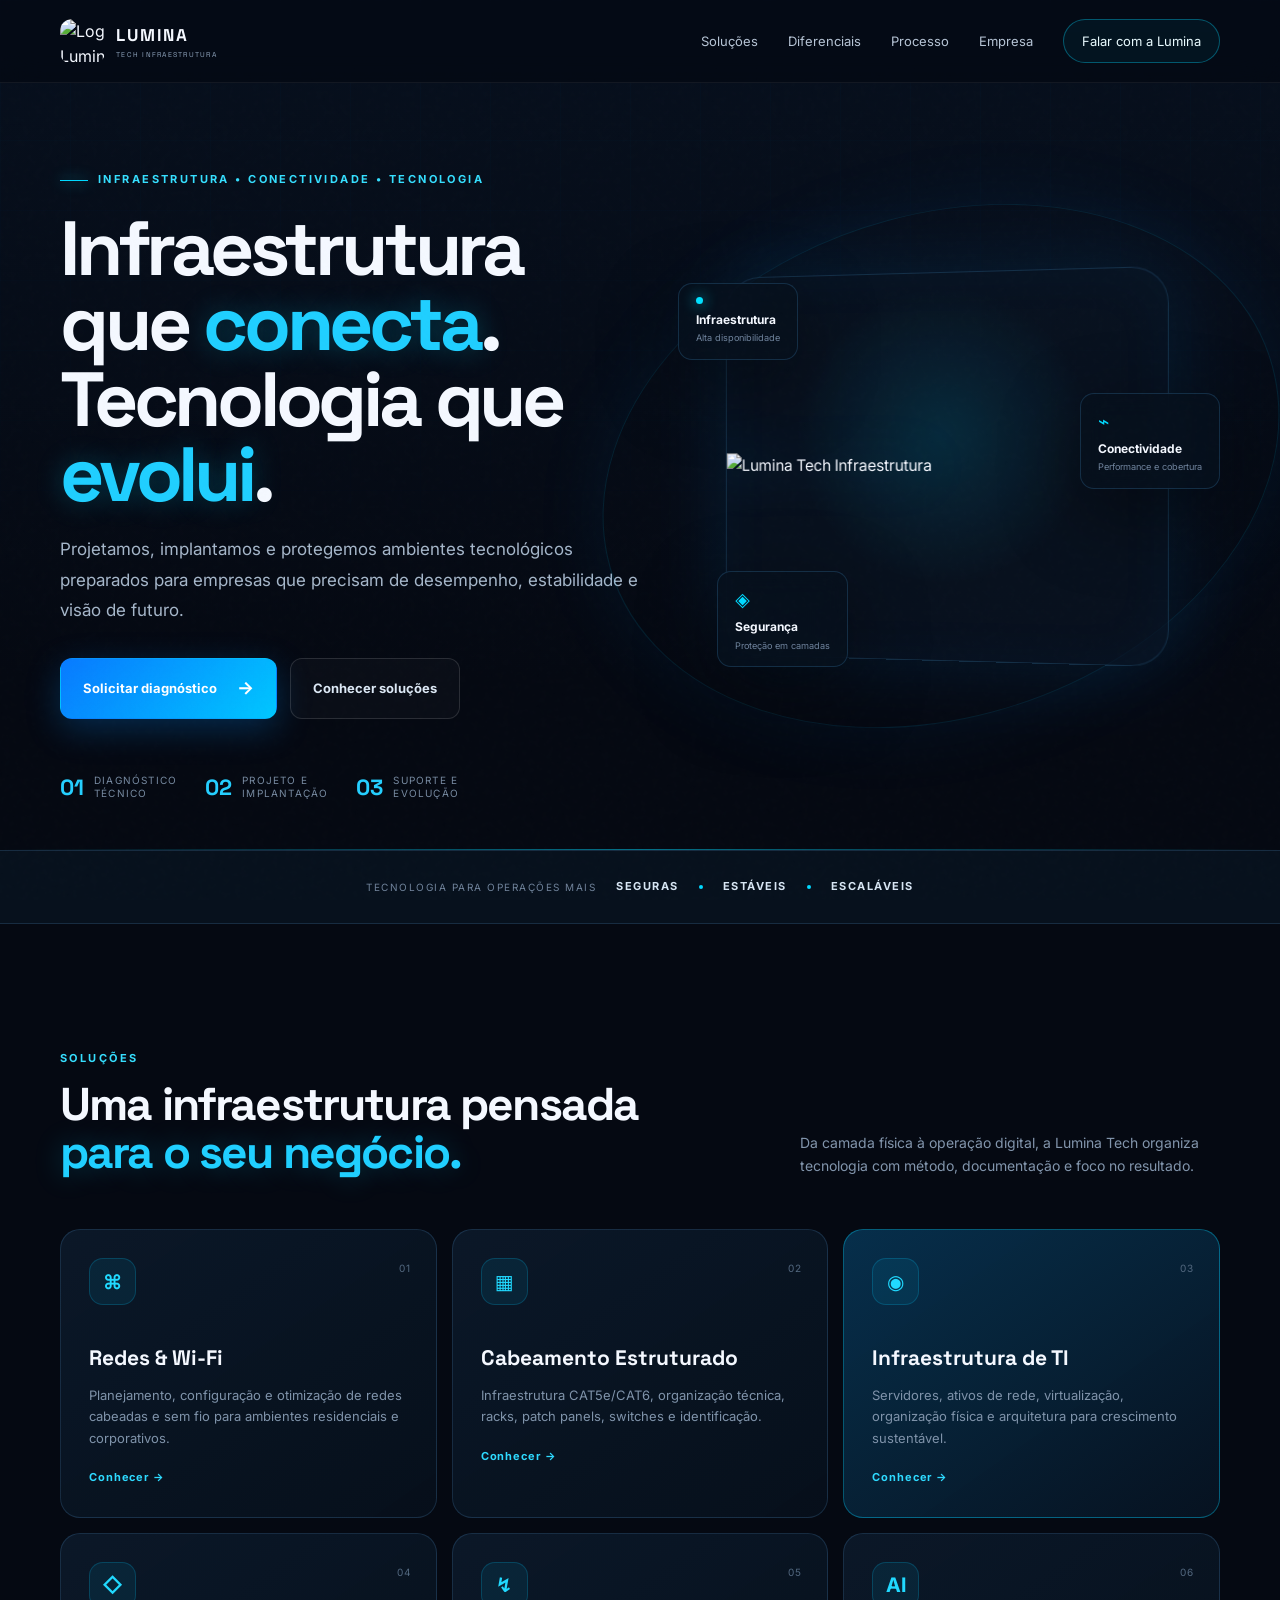
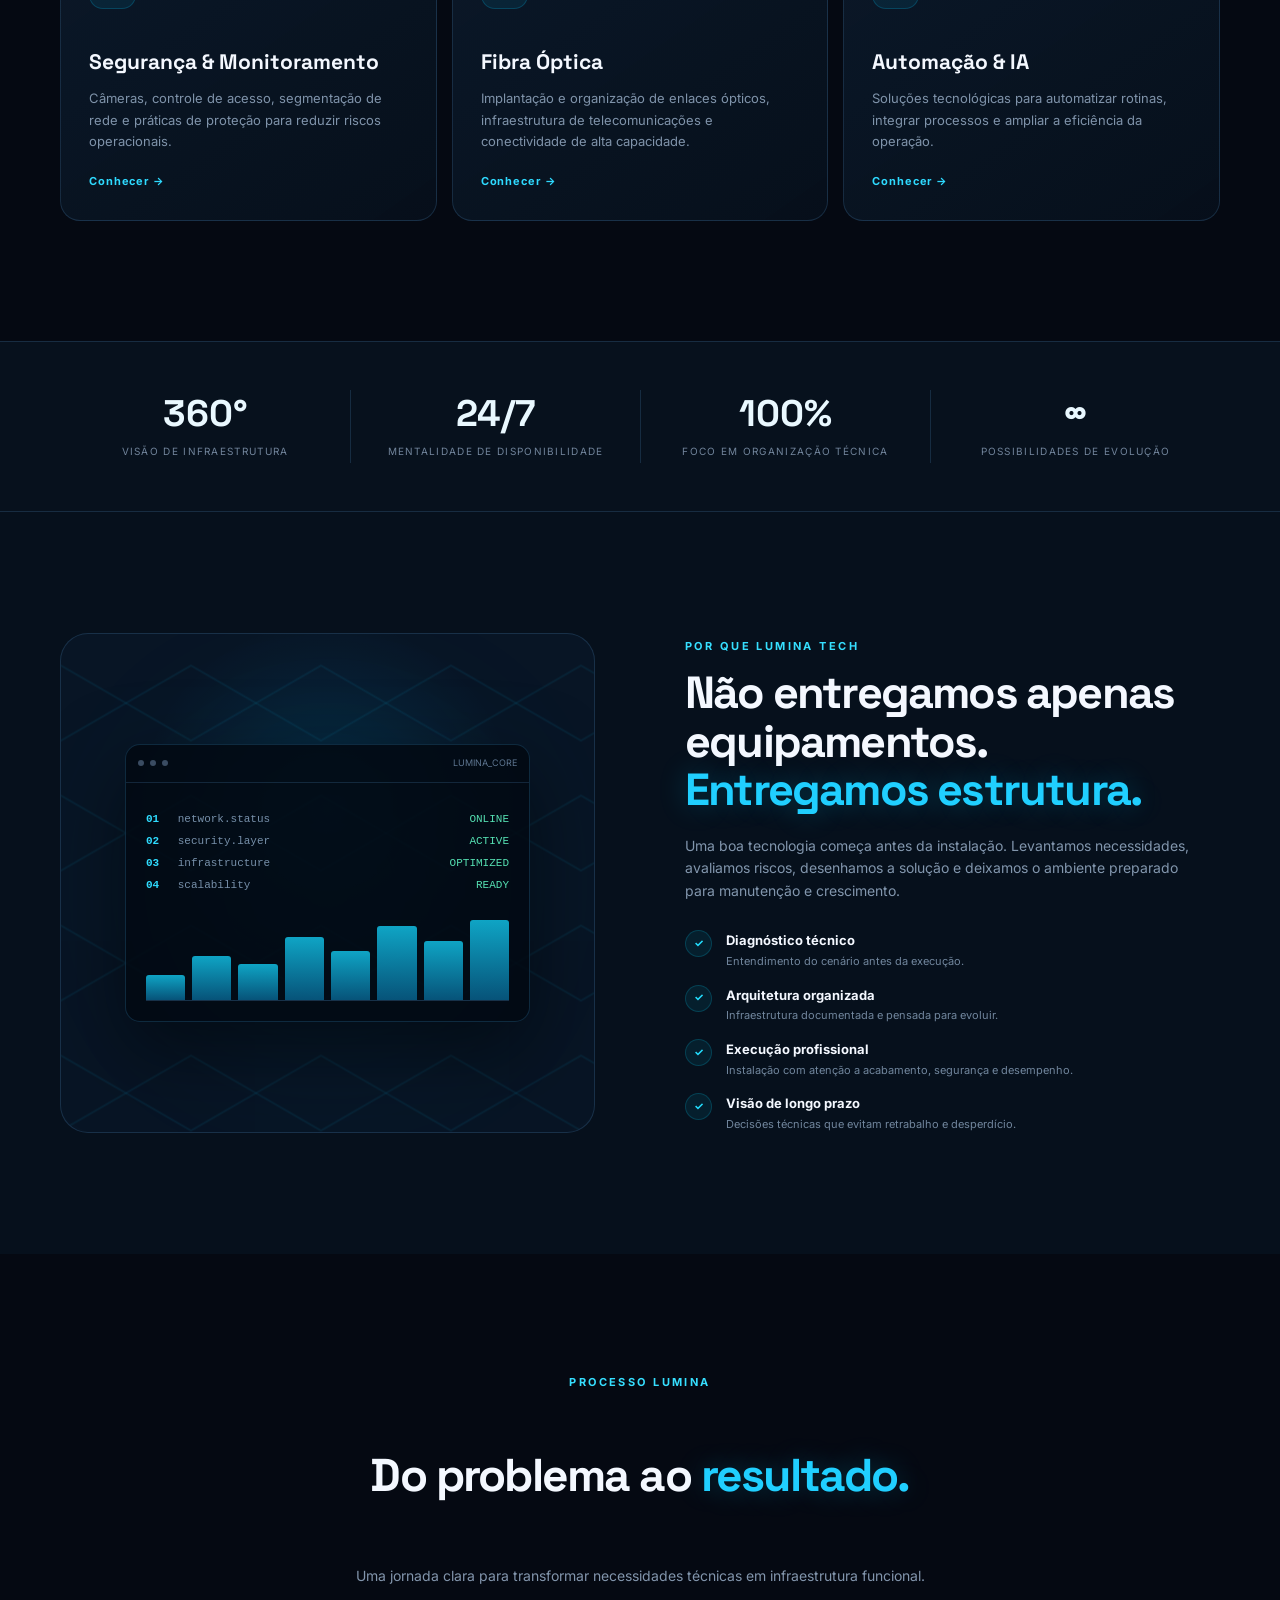
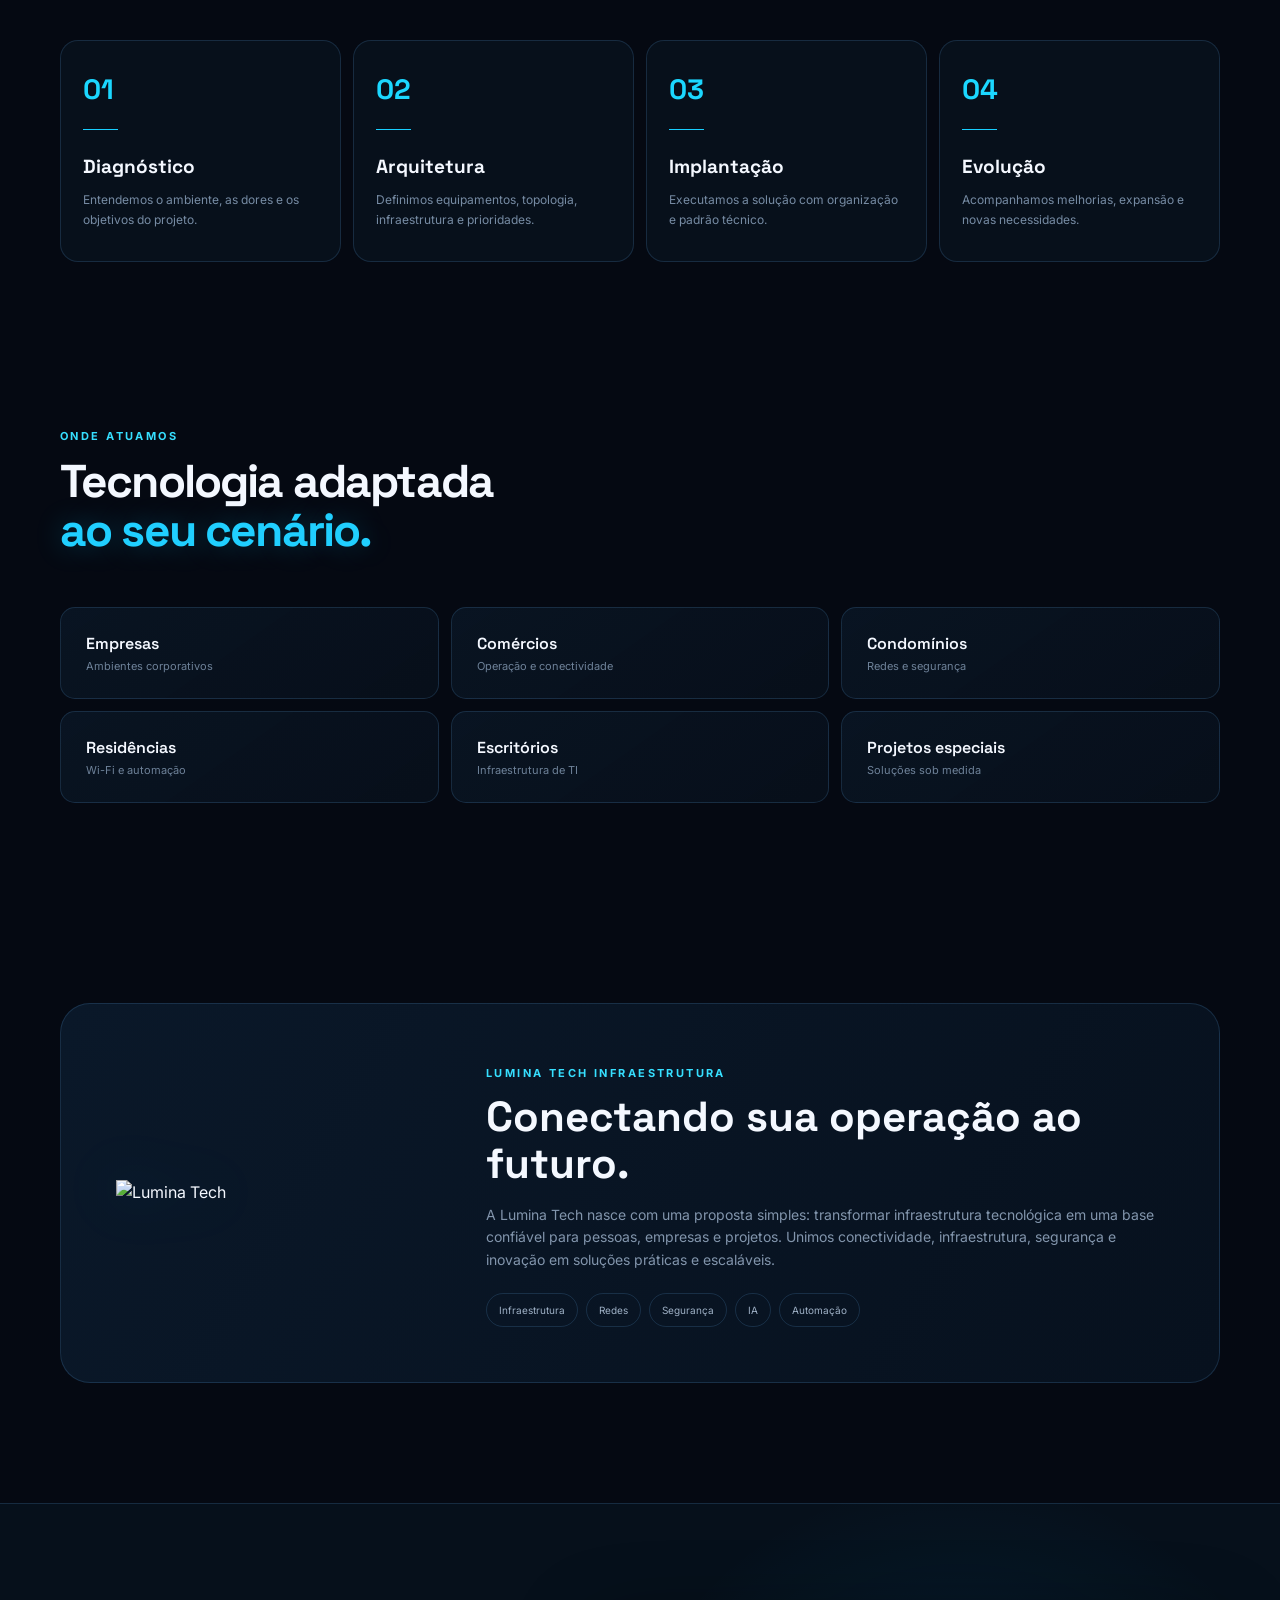
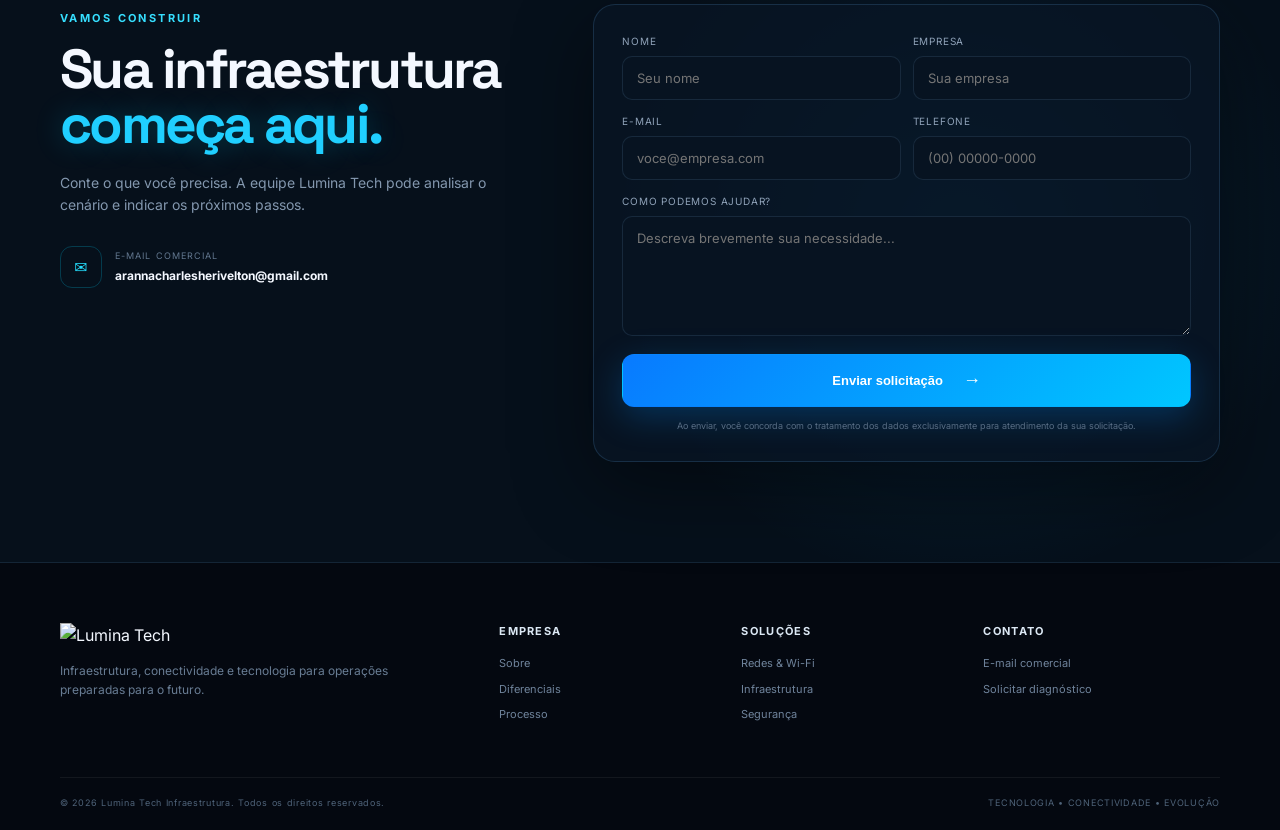
==== index.html @ 0b4a2631 "Add files via upload" ====
<!DOCTYPE html>
<html lang="pt-BR">
<head>
  <meta charset="UTF-8">
  <meta name="viewport" content="width=device-width, initial-scale=1.0">
  <meta name="theme-color" content="#050b16">
  <meta name="description" content="Lumina Tech Infraestrutura — redes, infraestrutura de TI, Wi-Fi corporativo, servidores, segurança e soluções tecnológicas.">
  <meta name="keywords" content="infraestrutura de TI, redes, Wi-Fi, cabeamento estruturado, servidores, segurança, cibersegurança, Lumina Tech">
  <title>Lumina Tech Infraestrutura | Tecnologia que sustenta o seu negócio</title>
  <link rel="icon" href="assets/logo-lumina-tech.png">
  <link rel="preconnect" href="https://fonts.googleapis.com">
  <link rel="preconnect" href="https://fonts.gstatic.com" crossorigin>
  <link href="https://fonts.googleapis.com/css2?family=Inter:wght@400;500;600;700;800&family=Space+Grotesk:wght@500;600;700&display=swap" rel="stylesheet">
  <link rel="stylesheet" href="style.css">
</head>
<body>
  <div class="noise"></div>
  <header class="site-header" id="top">
    <div class="container nav-wrap">
      <a class="brand" href="#top" aria-label="Lumina Tech Infraestrutura">
        <span class="brand-mark"><img src="assets/logo-lumina-tech.png" alt="Logo Lumina Tech Infraestrutura"></span>
        <span class="brand-name"><strong>LUMINA</strong><small>TECH INFRAESTRUTURA</small></span>
      </a>
      <button class="menu-toggle" aria-label="Abrir menu" aria-expanded="false"><span></span><span></span><span></span></button>
      <nav class="main-nav">
        <a href="#solucoes">Soluções</a>
        <a href="#diferenciais">Diferenciais</a>
        <a href="#processo">Processo</a>
        <a href="#sobre">Empresa</a>
        <a class="nav-cta" href="#contato">Falar com a Lumina</a>
      </nav>
    </div>
  </header>

  <main>
    <section class="hero">
      <div class="hero-grid"></div>
      <div class="container hero-inner">
        <div class="hero-copy reveal">
          <div class="eyebrow"><span></span> INFRAESTRUTURA • CONECTIVIDADE • TECNOLOGIA</div>
          <h1>Infraestrutura que <em>conecta</em>. Tecnologia que <em>evolui</em>.</h1>
          <p class="hero-lead">Projetamos, implantamos e protegemos ambientes tecnológicos preparados para empresas que precisam de desempenho, estabilidade e visão de futuro.</p>
          <div class="hero-actions">
            <a class="btn btn-primary" href="#contato">Solicitar diagnóstico <span>→</span></a>
            <a class="btn btn-ghost" href="#solucoes">Conhecer soluções</a>
          </div>
          <div class="hero-proof">
            <div><strong>01</strong><span>Diagnóstico<br>técnico</span></div>
            <div><strong>02</strong><span>Projeto e<br>implantação</span></div>
            <div><strong>03</strong><span>Suporte e<br>evolução</span></div>
          </div>
        </div>
        <div class="hero-visual reveal">
          <div class="orbital"></div>
          <div class="hero-logo-card">
            <img src="assets/logo-lumina-tech.png" alt="Lumina Tech Infraestrutura">
          </div>
          <div class="floating-card fc-one"><span class="pulse"></span><b>Infraestrutura</b><small>Alta disponibilidade</small></div>
          <div class="floating-card fc-two"><span class="icon">⌁</span><b>Conectividade</b><small>Performance e cobertura</small></div>
          <div class="floating-card fc-three"><span class="icon">◈</span><b>Segurança</b><small>Proteção em camadas</small></div>
        </div>
      </div>
      <div class="hero-bottom-line"></div>
    </section>

    <section class="trust-strip">
      <div class="container trust-inner">
        <span>TECNOLOGIA PARA OPERAÇÕES MAIS</span>
        <strong>SEGURAS</strong><i></i><strong>ESTÁVEIS</strong><i></i><strong>ESCALÁVEIS</strong>
      </div>
    </section>

    <section class="section" id="solucoes">
      <div class="container">
        <div class="section-head reveal">
          <div><span class="kicker">SOLUÇÕES</span><h2>Uma infraestrutura pensada<br><span>para o seu negócio.</span></h2></div>
          <p>Da camada física à operação digital, a Lumina Tech organiza tecnologia com método, documentação e foco no resultado.</p>
        </div>
        <div class="service-grid">
          <article class="service-card reveal"><div class="service-icon">⌘</div><span>01</span><h3>Redes &amp; Wi-Fi</h3><p>Planejamento, configuração e otimização de redes cabeadas e sem fio para ambientes residenciais e corporativos.</p><a href="#contato">Conhecer →</a></article>
          <article class="service-card reveal"><div class="service-icon">▦</div><span>02</span><h3>Cabeamento Estruturado</h3><p>Infraestrutura CAT5e/CAT6, organização técnica, racks, patch panels, switches e identificação.</p><a href="#contato">Conhecer →</a></article>
          <article class="service-card featured reveal"><div class="service-icon">◉</div><span>03</span><h3>Infraestrutura de TI</h3><p>Servidores, ativos de rede, virtualização, organização física e arquitetura para crescimento sustentável.</p><a href="#contato">Conhecer →</a></article>
          <article class="service-card reveal"><div class="service-icon">◇</div><span>04</span><h3>Segurança &amp; Monitoramento</h3><p>Câmeras, controle de acesso, segmentação de rede e práticas de proteção para reduzir riscos operacionais.</p><a href="#contato">Conhecer →</a></article>
          <article class="service-card reveal"><div class="service-icon">↯</div><span>05</span><h3>Fibra Óptica</h3><p>Implantação e organização de enlaces ópticos, infraestrutura de telecomunicações e conectividade de alta capacidade.</p><a href="#contato">Conhecer →</a></article>
          <article class="service-card reveal"><div class="service-icon">AI</div><span>06</span><h3>Automação &amp; IA</h3><p>Soluções tecnológicas para automatizar rotinas, integrar processos e ampliar a eficiência da operação.</p><a href="#contato">Conhecer →</a></article>
        </div>
      </div>
    </section>

    <section class="metrics">
      <div class="container metrics-grid">
        <div><strong>360°</strong><span>visão de infraestrutura</span></div>
        <div><strong>24/7</strong><span>mentalidade de disponibilidade</span></div>
        <div><strong>100%</strong><span>foco em organização técnica</span></div>
        <div><strong>∞</strong><span>possibilidades de evolução</span></div>
      </div>
    </section>

    <section class="section dark-section" id="diferenciais">
      <div class="container split">
        <div class="visual-panel reveal">
          <div class="panel-glow"></div>
          <div class="network-lines"></div>
          <div class="terminal">
            <div class="terminal-bar"><i></i><i></i><i></i><span>LUMINA_CORE</span></div>
            <div class="terminal-body">
              <p><b>01</b> network.status <em>ONLINE</em></p>
              <p><b>02</b> security.layer <em>ACTIVE</em></p>
              <p><b>03</b> infrastructure <em>OPTIMIZED</em></p>
              <p><b>04</b> scalability <em>READY</em></p>
              <div class="terminal-chart"><span></span><span></span><span></span><span></span><span></span><span></span><span></span><span></span></div>
            </div>
          </div>
        </div>
        <div class="split-copy reveal">
          <span class="kicker">POR QUE LUMINA TECH</span>
          <h2>Não entregamos apenas equipamentos. <span>Entregamos estrutura.</span></h2>
          <p>Uma boa tecnologia começa antes da instalação. Levantamos necessidades, avaliamos riscos, desenhamos a solução e deixamos o ambiente preparado para manutenção e crescimento.</p>
          <div class="feature-list">
            <div><b>✓</b><span><strong>Diagnóstico técnico</strong><small>Entendimento do cenário antes da execução.</small></span></div>
            <div><b>✓</b><span><strong>Arquitetura organizada</strong><small>Infraestrutura documentada e pensada para evoluir.</small></span></div>
            <div><b>✓</b><span><strong>Execução profissional</strong><small>Instalação com atenção a acabamento, segurança e desempenho.</small></span></div>
            <div><b>✓</b><span><strong>Visão de longo prazo</strong><small>Decisões técnicas que evitam retrabalho e desperdício.</small></span></div>
          </div>
        </div>
      </div>
    </section>

    <section class="section" id="processo">
      <div class="container">
        <div class="section-head center reveal"><span class="kicker">PROCESSO LUMINA</span><h2>Do problema ao <span>resultado.</span></h2><p>Uma jornada clara para transformar necessidades técnicas em infraestrutura funcional.</p></div>
        <div class="process-grid">
          <div class="process-card reveal"><span>01</span><div class="process-line"></div><h3>Diagnóstico</h3><p>Entendemos o ambiente, as dores e os objetivos do projeto.</p></div>
          <div class="process-card reveal"><span>02</span><div class="process-line"></div><h3>Arquitetura</h3><p>Definimos equipamentos, topologia, infraestrutura e prioridades.</p></div>
          <div class="process-card reveal"><span>03</span><div class="process-line"></div><h3>Implantação</h3><p>Executamos a solução com organização e padrão técnico.</p></div>
          <div class="process-card reveal"><span>04</span><div class="process-line"></div><h3>Evolução</h3><p>Acompanhamos melhorias, expansão e novas necessidades.</p></div>
        </div>
      </div>
    </section>

    <section class="section industries">
      <div class="container">
        <div class="section-head reveal"><div><span class="kicker">ONDE ATUAMOS</span><h2>Tecnologia adaptada<br><span>ao seu cenário.</span></h2></div></div>
        <div class="industry-grid">
          <div>Empresas <small>Ambientes corporativos</small></div>
          <div>Comércios <small>Operação e conectividade</small></div>
          <div>Condomínios <small>Redes e segurança</small></div>
          <div>Residências <small>Wi-Fi e automação</small></div>
          <div>Escritórios <small>Infraestrutura de TI</small></div>
          <div>Projetos especiais <small>Soluções sob medida</small></div>
        </div>
      </div>
    </section>

    <section class="section about" id="sobre">
      <div class="container about-card reveal">
        <div class="about-logo"><img src="assets/logo-lumina-tech.png" alt="Lumina Tech"></div>
        <div><span class="kicker">LUMINA TECH INFRAESTRUTURA</span><h2>Conectando sua operação ao futuro.</h2><p>A Lumina Tech nasce com uma proposta simples: transformar infraestrutura tecnológica em uma base confiável para pessoas, empresas e projetos. Unimos conectividade, infraestrutura, segurança e inovação em soluções práticas e escaláveis.</p><div class="tag-row"><span>Infraestrutura</span><span>Redes</span><span>Segurança</span><span>IA</span><span>Automação</span></div></div>
      </div>
    </section>

    <section class="cta-section" id="contato">
      <div class="container cta-wrap">
        <div class="cta-copy reveal"><span class="kicker">VAMOS CONSTRUIR</span><h2>Sua infraestrutura<br><span>começa aqui.</span></h2><p>Conte o que você precisa. A equipe Lumina Tech pode analisar o cenário e indicar os próximos passos.</p><div class="contact-mini"><span>✉</span><div><small>E-mail comercial</small><strong>arannacharlesherivelton@gmail.com</strong></div></div></div>
        <form class="contact-form reveal" action="https://formsubmit.co/arannacharlesherivelton@gmail.com" method="POST">
          <input type="hidden" name="_subject" value="Novo contato — Lumina Tech Infraestrutura">
          <input type="hidden" name="_captcha" value="false">
          <input type="hidden" name="_template" value="table">
          <input type="hidden" name="_next" value="https://example.com/obrigado.html">
          <div class="form-row"><label>Nome<input required type="text" name="nome" placeholder="Seu nome"></label><label>Empresa<input type="text" name="empresa" placeholder="Sua empresa"></label></div>
          <div class="form-row"><label>E-mail<input required type="email" name="email" placeholder="voce@empresa.com"></label><label>Telefone<input type="tel" name="telefone" placeholder="(00) 00000-0000"></label></div>
          <label>Como podemos ajudar?<textarea required name="mensagem" rows="5" placeholder="Descreva brevemente sua necessidade..."></textarea></label>
          <button class="btn btn-primary form-btn" type="submit">Enviar solicitação <span>→</span></button>
          <small class="form-note">Ao enviar, você concorda com o tratamento dos dados exclusivamente para atendimento da sua solicitação.</small>
        </form>
      </div>
    </section>
  </main>

  <footer>
    <div class="container footer-grid">
      <div><a class="footer-brand" href="#top"><img src="assets/logo-lumina-tech.png" alt="Lumina Tech"></a><p>Infraestrutura, conectividade e tecnologia para operações preparadas para o futuro.</p></div>
      <div><h4>Empresa</h4><a href="#sobre">Sobre</a><a href="#diferenciais">Diferenciais</a><a href="#processo">Processo</a></div>
      <div><h4>Soluções</h4><a href="#solucoes">Redes &amp; Wi-Fi</a><a href="#solucoes">Infraestrutura</a><a href="#solucoes">Segurança</a></div>
      <div><h4>Contato</h4><a href="mailto:arannacharlesherivelton@gmail.com">E-mail comercial</a><a href="#contato">Solicitar diagnóstico</a></div>
    </div>
    <div class="container footer-bottom"><span>© <span id="year"></span> Lumina Tech Infraestrutura. Todos os direitos reservados.</span><span>TECNOLOGIA • CONECTIVIDADE • EVOLUÇÃO</span></div>
  </footer>
  <script src="script.js"></script>
</body>
</html>
---- style.css ----
:root{
  --bg:#050912;--bg2:#07111f;--panel:#0b1627;--panel2:#0d1b2d;--line:rgba(104,184,255,.16);
  --text:#f4f8ff;--muted:#8da0b9;--blue:#1687ff;--cyan:#00d9ff;--white:#fff;
  --shadow:0 24px 80px rgba(0,0,0,.42);--radius:24px
}
*{box-sizing:border-box;margin:0;padding:0}
html{scroll-behavior:smooth}
body{font-family:Inter,system-ui,sans-serif;background:var(--bg);color:var(--text);line-height:1.6;overflow-x:hidden}
body:before{content:"";position:fixed;inset:0;pointer-events:none;background:radial-gradient(circle at 70% 10%,rgba(0,150,255,.09),transparent 30%),radial-gradient(circle at 15% 50%,rgba(0,217,255,.05),transparent 25%);z-index:-2}
.noise{position:fixed;inset:0;opacity:.025;pointer-events:none;z-index:20;background-image:url("data:image/svg+xml,%3Csvg viewBox='0 0 160 160' xmlns='http://www.w3.org/2000/svg'%3E%3Cfilter id='n'%3E%3CfeTurbulence type='fractalNoise' baseFrequency='.9' numOctaves='4' stitchTiles='stitch'/%3E%3C/filter%3E%3Crect width='100%25' height='100%25' filter='url(%23n)' opacity='.5'/%3E%3C/svg%3E")}
a{color:inherit;text-decoration:none}.container{width:min(1160px,calc(100% - 40px));margin:auto}
.site-header{position:fixed;top:0;left:0;right:0;z-index:50;background:rgba(5,9,18,.72);backdrop-filter:blur(18px);border-bottom:1px solid rgba(255,255,255,.06)}
.nav-wrap{height:82px;display:flex;align-items:center;justify-content:space-between}.brand{display:flex;align-items:center;gap:11px}.brand-mark{width:45px;height:45px;overflow:hidden;border-radius:12px}.brand-mark img{width:100%;height:100%;object-fit:cover;object-position:center top}.brand-name{display:flex;flex-direction:column;font-family:"Space Grotesk"}.brand-name strong{font-size:17px;letter-spacing:.12em}.brand-name small{font-size:7px;color:#8fa5bd;letter-spacing:.18em}.main-nav{display:flex;align-items:center;gap:30px;font-size:13px;color:#b6c4d5}.main-nav a{transition:.25s}.main-nav a:hover{color:#fff}.nav-cta{padding:11px 18px;border:1px solid rgba(0,217,255,.35);border-radius:99px;color:#e9fbff!important;background:rgba(0,217,255,.05)}.menu-toggle{display:none;background:none;border:0;color:#fff}
.hero{min-height:850px;position:relative;padding-top:82px;overflow:hidden;background:linear-gradient(180deg,#07101e 0%,#050912 80%)}.hero-grid{position:absolute;inset:0;opacity:.22;background-image:linear-gradient(rgba(0,157,255,.09) 1px,transparent 1px),linear-gradient(90deg,rgba(0,157,255,.09) 1px,transparent 1px);background-size:70px 70px;mask-image:linear-gradient(to bottom,black,transparent 75%)}.hero-inner{min-height:768px;display:grid;grid-template-columns:1.02fr .98fr;align-items:center;gap:20px;position:relative}.hero-copy{padding-top:40px}.eyebrow,.kicker{font-size:11px;font-weight:700;letter-spacing:.22em;color:#36dfff}.eyebrow{display:flex;align-items:center;gap:10px}.eyebrow span{width:28px;height:1px;background:var(--cyan);box-shadow:0 0 14px var(--cyan)}h1,h2,h3,.brand-name{font-family:"Space Grotesk",sans-serif}h1{font-size:clamp(48px,6vw,78px);line-height:.98;letter-spacing:-.055em;margin:22px 0}.hero h1 em,h2 span{font-style:normal;color:#20cfff;text-shadow:0 0 28px rgba(0,217,255,.25)}.hero-lead{max-width:630px;font-size:17px;color:#a6b7ca;line-height:1.8}.hero-actions{display:flex;gap:13px;margin-top:32px}.btn{display:inline-flex;align-items:center;justify-content:center;gap:20px;padding:15px 22px;border-radius:12px;font-weight:700;font-size:13px;border:1px solid transparent;cursor:pointer;transition:.25s}.btn span{font-size:18px}.btn-primary{background:linear-gradient(135deg,#087aff,#00c7ff);box-shadow:0 10px 34px rgba(0,143,255,.25);color:#fff}.btn-primary:hover{transform:translateY(-2px);box-shadow:0 16px 42px rgba(0,173,255,.34)}.btn-ghost{border-color:rgba(255,255,255,.13);background:rgba(255,255,255,.025);color:#dce8f5}.btn-ghost:hover{background:rgba(255,255,255,.06)}.hero-proof{display:flex;gap:28px;margin-top:54px}.hero-proof div{display:flex;gap:10px;align-items:center}.hero-proof strong{font:700 22px "Space Grotesk";color:#25cfff}.hero-proof span{font-size:10px;text-transform:uppercase;letter-spacing:.12em;color:#778aa1;line-height:1.3}.hero-visual{height:610px;position:relative;display:flex;align-items:center;justify-content:center}.hero-logo-card{width:min(510px,80%);aspect-ratio:1.15;border-radius:36px;background:radial-gradient(circle at 50% 42%,rgba(0,205,255,.13),transparent 47%),rgba(9,20,34,.68);border:1px solid rgba(72,180,255,.18);box-shadow:0 0 80px rgba(0,149,255,.12),inset 0 0 60px rgba(0,149,255,.04);display:flex;align-items:center;justify-content:center;overflow:hidden;transform:perspective(1000px) rotateY(-8deg)}.hero-logo-card img{width:110%;max-width:none;filter:drop-shadow(0 0 25px rgba(0,176,255,.3))}.orbital{position:absolute;width:590px;height:590px;border:1px solid rgba(0,203,255,.11);border-radius:50%;transform:rotate(22deg) skewX(-18deg);box-shadow:0 0 80px rgba(0,150,255,.07)}.floating-card{position:absolute;display:flex;flex-direction:column;gap:2px;padding:13px 17px;background:rgba(7,16,29,.82);backdrop-filter:blur(12px);border:1px solid rgba(82,182,255,.18);border-radius:14px;box-shadow:var(--shadow);font-size:11px}.floating-card b{font-size:12px}.floating-card small{color:#70849d}.fc-one{left:3%;top:20%}.fc-two{right:0;top:38%}.fc-three{left:10%;bottom:17%}.pulse{width:7px;height:7px;background:#00e0ff;border-radius:50%;box-shadow:0 0 14px #00e0ff;margin-bottom:4px}.icon{color:#00d9ff;font-size:19px}.hero-bottom-line{position:absolute;bottom:0;left:0;right:0;height:1px;background:linear-gradient(90deg,transparent,#00d9ff,transparent);opacity:.5}
.trust-strip{border-top:1px solid var(--line);border-bottom:1px solid var(--line);background:#07111d}.trust-inner{height:72px;display:flex;align-items:center;justify-content:center;gap:20px;color:#70839b;font-size:10px;letter-spacing:.15em}.trust-inner strong{font-size:11px;color:#d8e6f4}.trust-inner i{width:4px;height:4px;border-radius:50%;background:#00d9ff}
.section{padding:120px 0}.section-head{display:flex;justify-content:space-between;align-items:end;gap:50px;margin-bottom:52px}.section-head>p{max-width:420px;color:#8295ac;font-size:14px}.section-head h2,.center h2{font-size:46px;line-height:1.06;letter-spacing:-.04em;margin-top:10px}.service-grid{display:grid;grid-template-columns:repeat(3,1fr);gap:15px}.service-card{min-height:285px;padding:28px;background:linear-gradient(145deg,rgba(13,29,47,.78),rgba(7,16,28,.9));border:1px solid var(--line);border-radius:20px;position:relative;overflow:hidden;transition:.3s}.service-card:before{content:"";position:absolute;inset:-60%;background:radial-gradient(circle,rgba(0,188,255,.09),transparent 38%);opacity:0;transition:.3s}.service-card:hover{transform:translateY(-6px);border-color:rgba(0,210,255,.34)}.service-card:hover:before{opacity:1}.service-card.featured{background:linear-gradient(145deg,rgba(8,57,90,.8),rgba(7,19,33,.95));border-color:rgba(0,213,255,.35)}.service-icon{width:47px;height:47px;border-radius:14px;display:grid;place-items:center;background:rgba(0,197,255,.08);border:1px solid rgba(0,197,255,.2);color:#21d9ff;font-weight:700;font-size:20px;margin-bottom:36px}.service-card>span{position:absolute;right:25px;top:30px;font-size:10px;color:#536980;letter-spacing:.1em}.service-card h3{font-size:21px;margin-bottom:10px}.service-card p{color:#7f93aa;font-size:13px;line-height:1.65}.service-card a{display:inline-block;margin-top:20px;font-size:11px;color:#2edaff;font-weight:700;letter-spacing:.08em}.metrics{padding:48px 0;background:#07111d;border-top:1px solid var(--line);border-bottom:1px solid var(--line)}.metrics-grid{display:grid;grid-template-columns:repeat(4,1fr);text-align:center}.metrics-grid div+div{border-left:1px solid var(--line)}.metrics-grid strong{display:block;font:700 37px "Space Grotesk";color:#e9f8ff}.metrics-grid span{font-size:10px;text-transform:uppercase;letter-spacing:.13em;color:#71849b}
.dark-section{background:#06101c}.split{display:grid;grid-template-columns:1fr 1fr;gap:90px;align-items:center}.visual-panel{height:500px;border:1px solid var(--line);border-radius:28px;background:radial-gradient(circle at 50% 35%,rgba(0,187,255,.13),transparent 45%),#081525;position:relative;overflow:hidden;display:grid;place-items:center}.network-lines{position:absolute;inset:0;background-image:linear-gradient(30deg,transparent 47%,rgba(0,200,255,.08) 48%,transparent 49%),linear-gradient(-30deg,transparent 47%,rgba(0,200,255,.08) 48%,transparent 49%);background-size:130px 130px}.panel-glow{position:absolute;width:240px;height:240px;border-radius:50%;background:#00aaff;filter:blur(110px);opacity:.12}.terminal{width:76%;background:rgba(3,10,19,.88);border:1px solid rgba(68,180,255,.18);border-radius:15px;box-shadow:0 30px 80px rgba(0,0,0,.5);z-index:1}.terminal-bar{height:38px;border-bottom:1px solid var(--line);display:flex;align-items:center;gap:6px;padding:0 12px;color:#5e7691;font-size:9px}.terminal-bar i{width:6px;height:6px;border-radius:50%;background:#3a4c62}.terminal-bar span{margin-left:auto}.terminal-body{padding:20px;font:11px ui-monospace,monospace;color:#7790aa}.terminal-body p{margin:10px 0}.terminal-body b{color:#2fdcff;margin-right:12px}.terminal-body em{float:right;color:#55e0b2;font-style:normal}.terminal-chart{height:85px;display:flex;align-items:end;gap:7px;margin-top:25px;border-bottom:1px solid #173149}.terminal-chart span{flex:1;background:linear-gradient(to top,#086b9a,#13d7ff);height:30%;opacity:.75;border-radius:3px 3px 0 0}.terminal-chart span:nth-child(2){height:52%}.terminal-chart span:nth-child(3){height:42%}.terminal-chart span:nth-child(4){height:75%}.terminal-chart span:nth-child(5){height:58%}.terminal-chart span:nth-child(6){height:88%}.terminal-chart span:nth-child(7){height:70%}.terminal-chart span:nth-child(8){height:95%}.split-copy h2{font-size:45px;line-height:1.08;letter-spacing:-.04em;margin:12px 0 20px}.split-copy>p{color:#8296ad;font-size:14px;max-width:510px}.feature-list{margin-top:28px;display:grid;gap:14px}.feature-list div{display:flex;gap:14px}.feature-list b{width:27px;height:27px;display:grid;place-items:center;border-radius:50%;background:rgba(0,215,255,.08);border:1px solid rgba(0,215,255,.18);color:#23dfff;font-size:11px}.feature-list span{display:flex;flex-direction:column}.feature-list strong{font-size:13px}.feature-list small{font-size:11px;color:#71869d;margin-top:2px}
.center{display:flex;flex-direction:column;align-items:center;text-align:center}.center>p{max-width:570px;margin-top:15px;color:#8295ac;font-size:14px}.process-grid{display:grid;grid-template-columns:repeat(4,1fr);gap:12px}.process-card{padding:30px 22px;border:1px solid var(--line);border-radius:18px;background:rgba(10,23,38,.52);min-height:210px}.process-card>span{font:700 28px "Space Grotesk";color:#1bd7ff}.process-line{height:1px;width:35px;background:#18cfff;margin:22px 0}.process-card h3{font-size:19px;margin-bottom:8px}.process-card p{color:#778ca4;font-size:12px;line-height:1.7}
.industries{padding-top:40px}.industry-grid{display:grid;grid-template-columns:repeat(3,1fr);gap:12px}.industry-grid div{padding:25px;border:1px solid var(--line);border-radius:15px;background:linear-gradient(145deg,rgba(13,28,45,.6),rgba(8,17,29,.75));font:600 16px "Space Grotesk";transition:.25s}.industry-grid div:hover{border-color:rgba(0,215,255,.3);transform:translateY(-3px)}.industry-grid small{display:block;font:11px Inter;color:#6e8299;margin-top:5px}
.about{padding-top:80px}.about-card{display:grid;grid-template-columns:300px 1fr;gap:70px;align-items:center;padding:55px;border-radius:30px;background:linear-gradient(120deg,#0a1829,#07111e);border:1px solid var(--line)}.about-logo{display:grid;place-items:center}.about-logo img{width:100%;filter:drop-shadow(0 0 28px rgba(0,180,255,.18))}.about h2{font-size:42px;line-height:1.1;margin:10px 0 17px}.about p{color:#8295ac;font-size:14px;max-width:680px}.tag-row{display:flex;flex-wrap:wrap;gap:8px;margin-top:22px}.tag-row span{padding:8px 12px;border:1px solid var(--line);border-radius:99px;color:#9fb1c6;font-size:10px}
.cta-section{padding:100px 0;background:radial-gradient(circle at 75% 50%,rgba(0,165,255,.12),transparent 35%),#06101b;border-top:1px solid var(--line)}.cta-wrap{display:grid;grid-template-columns:.85fr 1.15fr;gap:70px;align-items:start}.cta-copy h2{font-size:55px;line-height:1;letter-spacing:-.05em;margin:12px 0 20px}.cta-copy p{max-width:460px;color:#8397ae;font-size:14px}.contact-mini{display:flex;align-items:center;gap:13px;margin-top:30px}.contact-mini>span{width:42px;height:42px;display:grid;place-items:center;border:1px solid rgba(0,215,255,.22);border-radius:12px;color:#25dfff}.contact-mini small{display:block;color:#637890;font-size:9px;text-transform:uppercase;letter-spacing:.12em}.contact-mini strong{display:block;font-size:12px;margin-top:3px}.contact-form{padding:28px;border:1px solid var(--line);border-radius:22px;background:rgba(9,22,36,.72);box-shadow:var(--shadow)}.form-row{display:grid;grid-template-columns:1fr 1fr;gap:12px}.contact-form label{display:block;color:#8fa2b8;font-size:10px;text-transform:uppercase;letter-spacing:.08em;margin-bottom:13px}.contact-form input,.contact-form textarea{display:block;width:100%;margin-top:7px;border:1px solid rgba(116,169,211,.15);background:#071321;color:#f2f8ff;border-radius:10px;padding:13px 14px;outline:none;font:13px Inter;transition:.2s}.contact-form input:focus,.contact-form textarea:focus{border-color:rgba(0,214,255,.5);box-shadow:0 0 0 3px rgba(0,214,255,.06)}.contact-form textarea{resize:vertical;min-height:120px}.form-btn{width:100%;margin-top:5px}.form-note{display:block;text-align:center;color:#586d84;font-size:9px;margin-top:12px}
footer{border-top:1px solid var(--line);background:#040810;padding:60px 0 20px}.footer-grid{display:grid;grid-template-columns:2fr 1fr 1fr 1.2fr;gap:45px}.footer-brand img{width:210px;max-width:100%}.footer-grid p{max-width:350px;color:#687c93;font-size:12px;margin-top:12px}.footer-grid h4{font-size:11px;text-transform:uppercase;letter-spacing:.12em;margin-bottom:14px;color:#dce8f4}.footer-grid>div:not(:first-child) a{display:block;color:#6f839b;font-size:11px;margin:8px 0}.footer-grid>div:not(:first-child) a:hover{color:#2fdcff}.footer-bottom{border-top:1px solid rgba(255,255,255,.06);margin-top:45px;padding-top:18px;display:flex;justify-content:space-between;color:#4f6379;font-size:9px;letter-spacing:.08em}
.reveal{opacity:0;transform:translateY(22px);transition:opacity .7s ease,transform .7s ease}.reveal.visible{opacity:1;transform:none}
@media(max-width:900px){.main-nav{gap:16px}.hero-inner,.split,.cta-wrap{grid-template-columns:1fr}.hero{min-height:auto}.hero-inner{padding:80px 0 70px}.hero-visual{height:510px}.service-grid{grid-template-columns:1fr 1fr}.process-grid{grid-template-columns:1fr 1fr}.about-card{grid-template-columns:1fr;gap:25px}.about-logo img{max-width:280px}.cta-wrap{gap:45px}.footer-grid{grid-template-columns:1fr 1fr}.split{gap:45px}}
@media(max-width:680px){.container{width:min(100% - 28px,1160px)}.nav-wrap{height:72px}.brand-mark{width:39px;height:39px}.brand-name strong{font-size:14px}.menu-toggle{display:flex;flex-direction:column;gap:4px}.menu-toggle span{display:block;width:22px;height:2px;background:#dff8ff}.main-nav{display:none;position:absolute;top:72px;left:14px;right:14px;padding:18px;flex-direction:column;align-items:stretch;background:#081321;border:1px solid var(--line);border-radius:16px}.main-nav.open{display:flex}.main-nav a{padding:10px}.hero-inner{padding-top:55px}.hero-copy{padding-top:10px}.hero h1{font-size:48px}.hero-lead{font-size:14px}.hero-actions{flex-direction:column}.hero-proof{gap:15px;justify-content:space-between}.hero-proof div{flex-direction:column;align-items:flex-start;gap:2px}.hero-visual{height:410px}.hero-logo-card{width:92%}.orbital{width:380px;height:380px}.floating-card{font-size:9px;padding:9px 11px}.fc-one{left:0}.fc-two{right:0}.fc-three{left:4%;bottom:8%}.trust-inner{height:auto;padding:20px 0;flex-wrap:wrap;gap:9px}.section{padding:82px 0}.section-head{display:block}.section-head h2,.center h2,.split-copy h2{font-size:36px}.section-head>p{margin-top:18px}.service-grid,.process-grid,.industry-grid{grid-template-columns:1fr}.metrics-grid{grid-template-columns:1fr 1fr;gap:24px}.metrics-grid div+div{border-left:0}.metrics-grid div:nth-child(even){border-left:1px solid var(--line)}.about-card{padding:30px 22px}.about h2{font-size:34px}.cta-copy h2{font-size:45px}.form-row{grid-template-columns:1fr}.footer-grid{grid-template-columns:1fr 1fr;gap:30px}.footer-bottom{display:block}.footer-bottom span{display:block;margin:7px 0}.visual-panel{height:390px}}
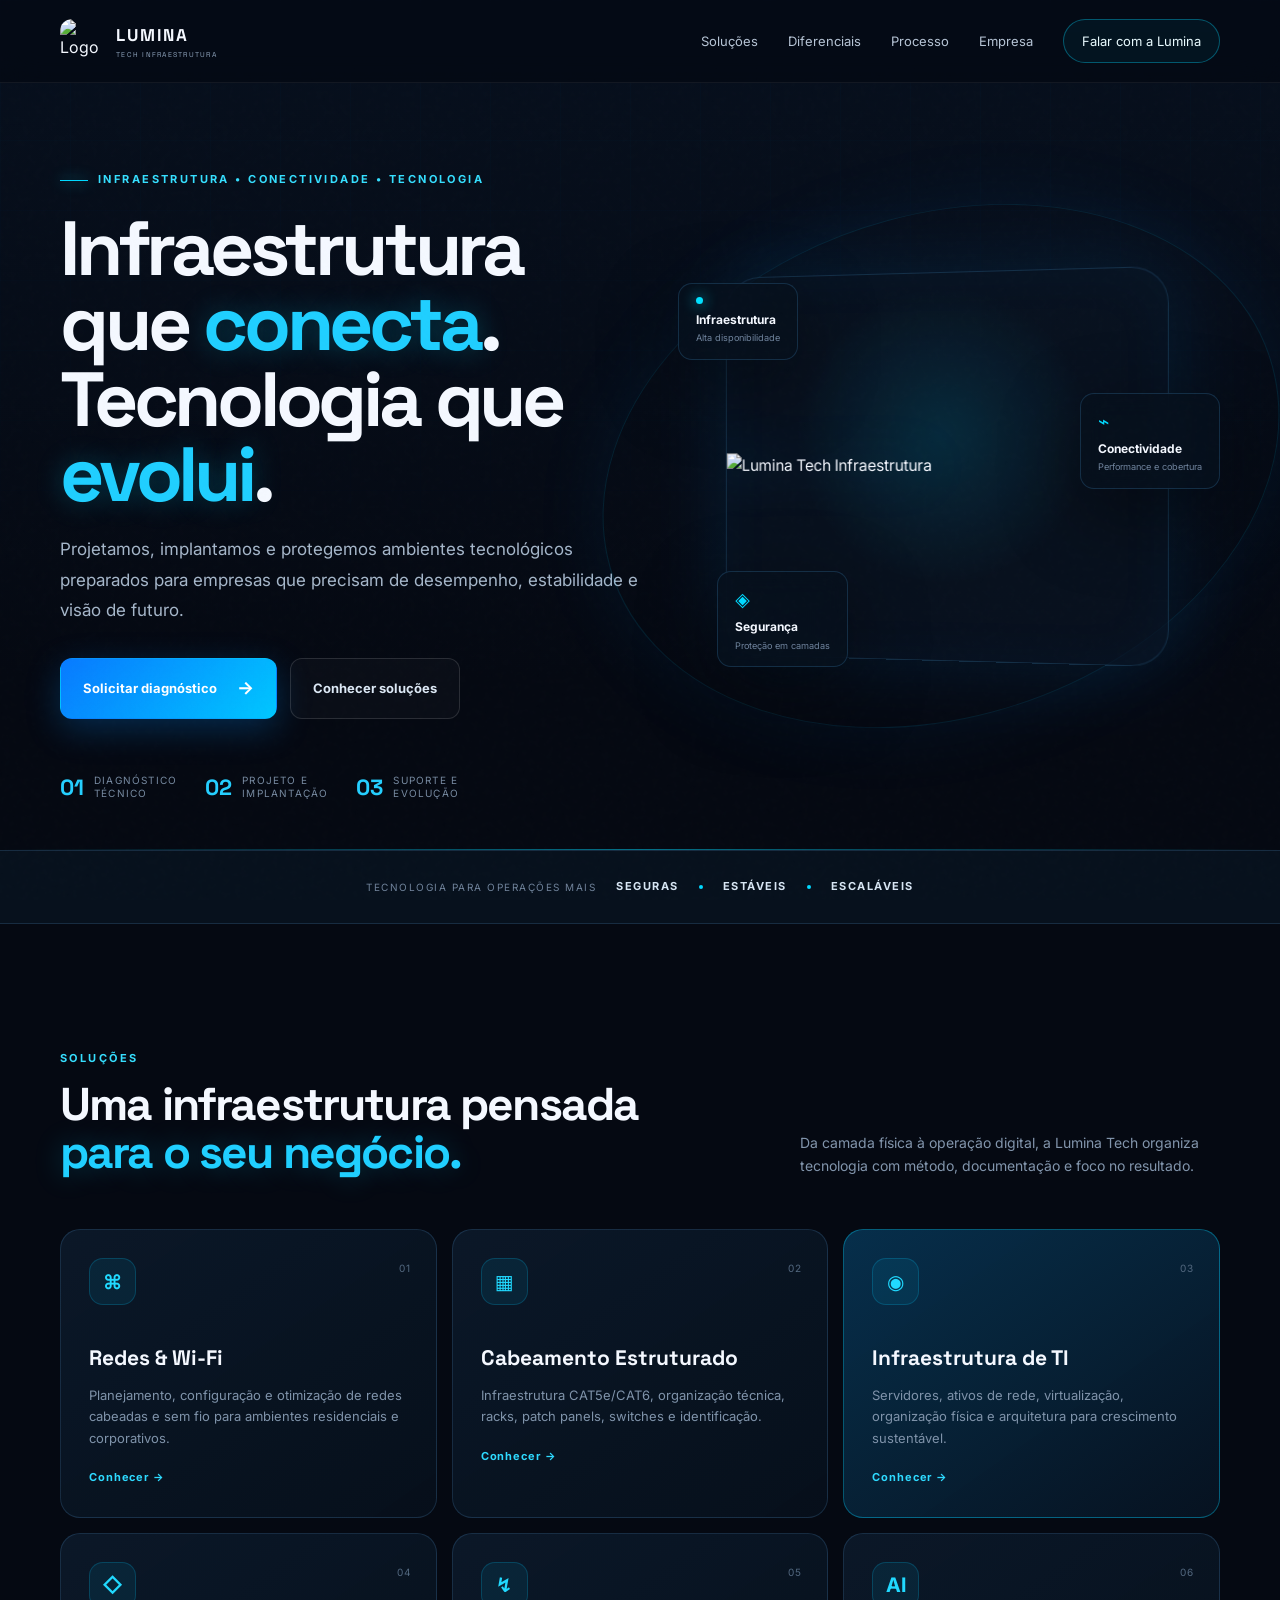
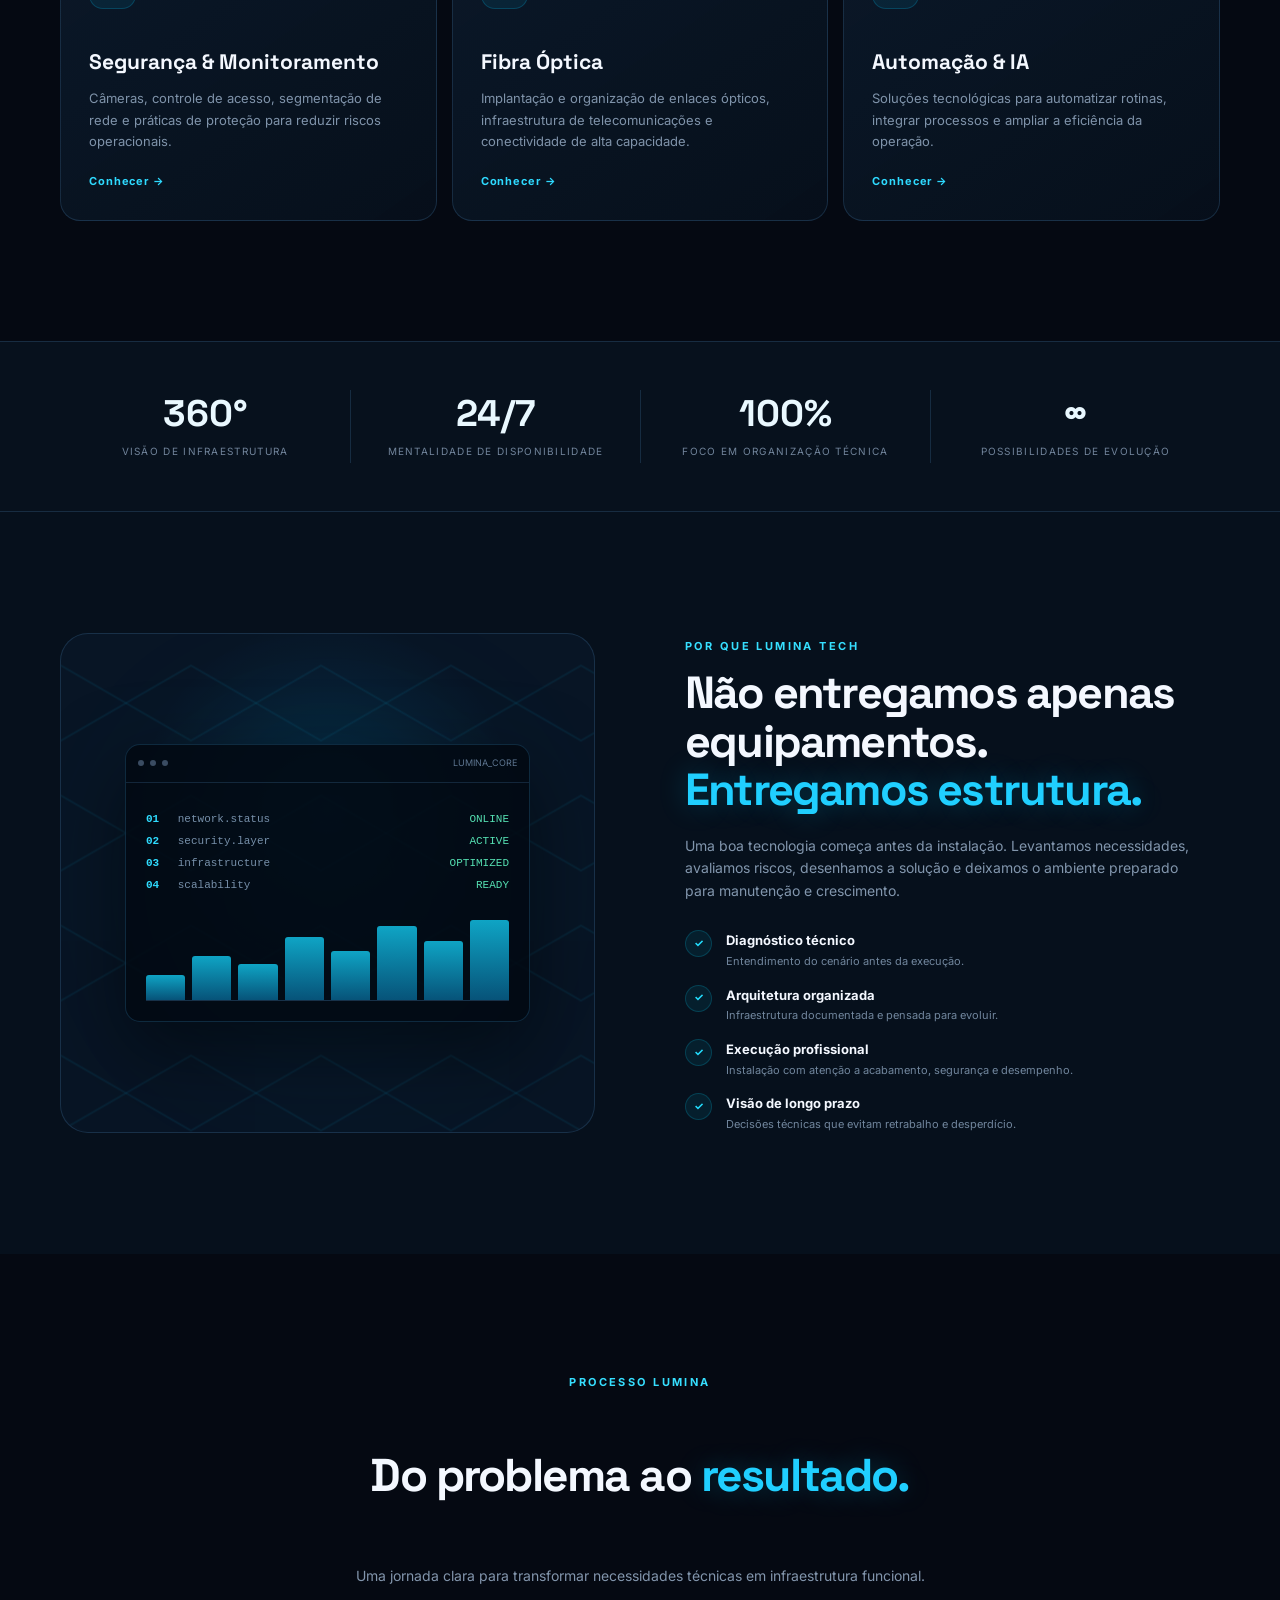
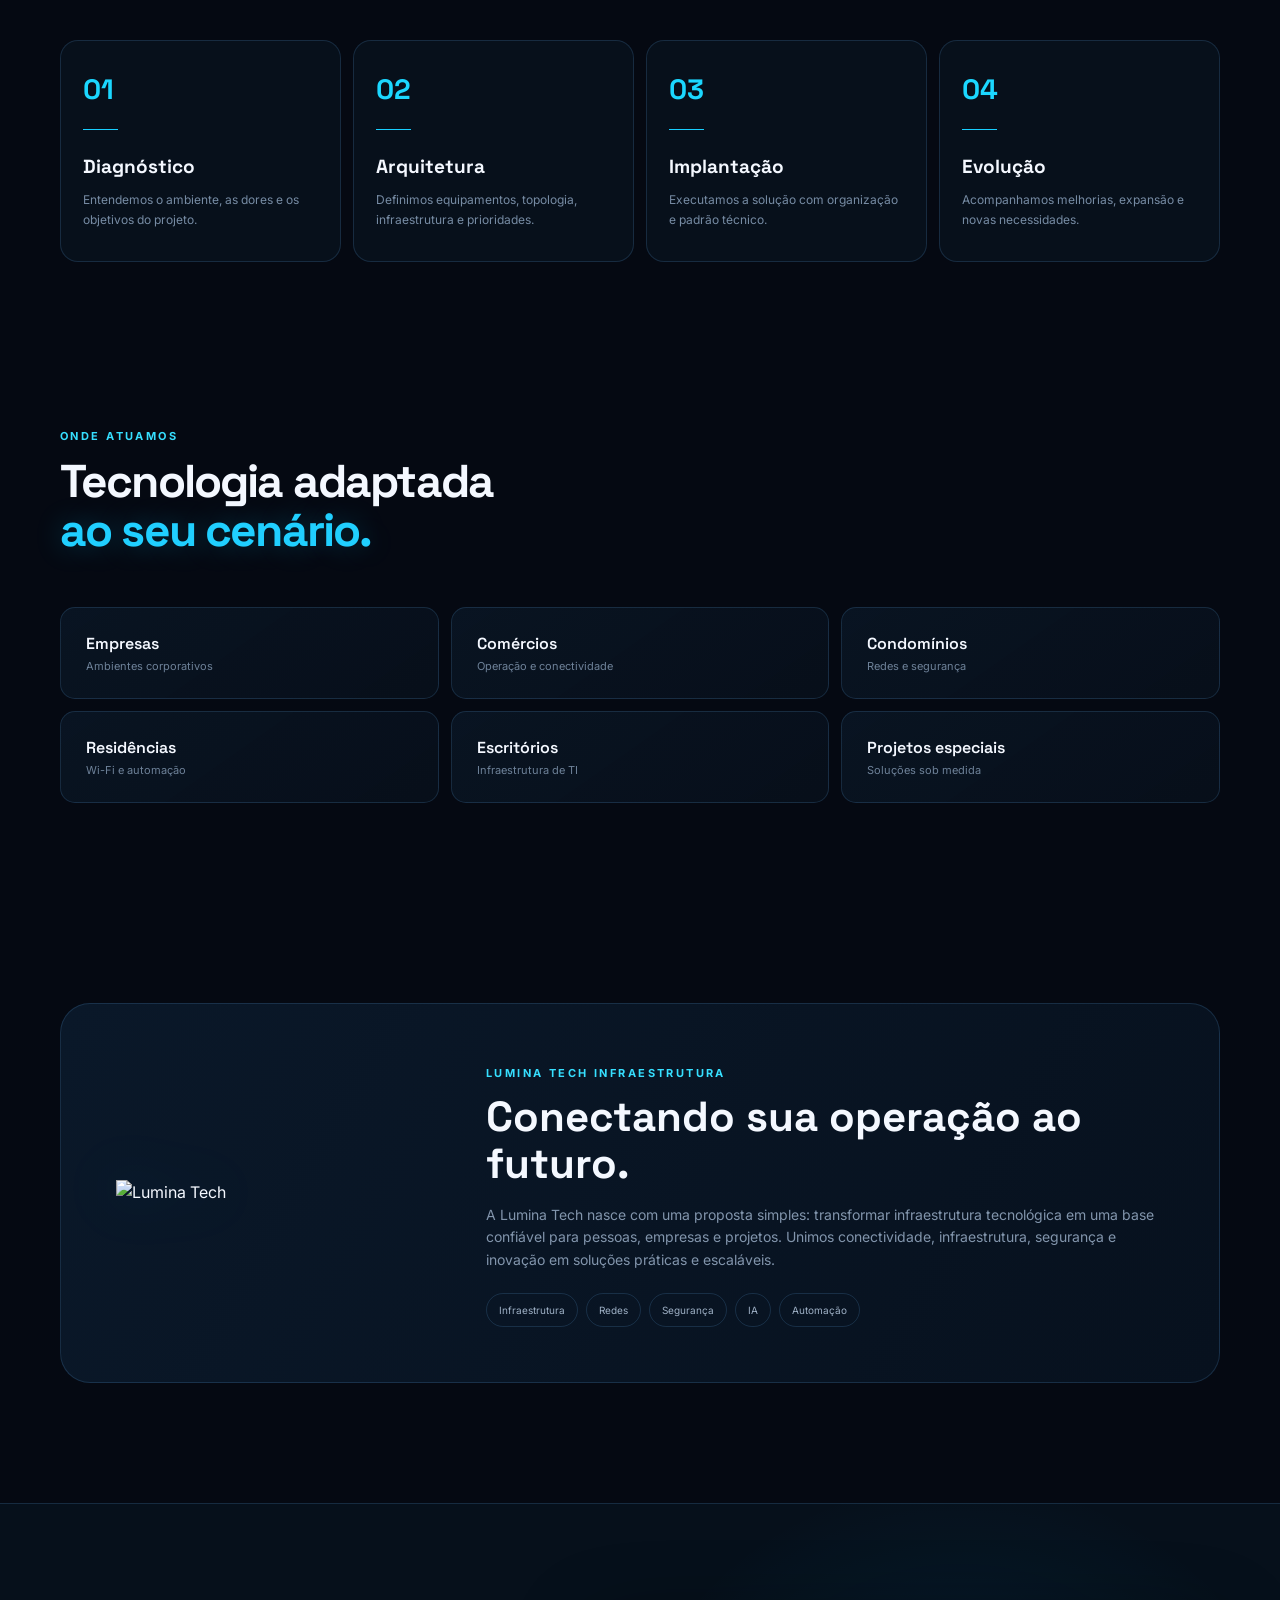
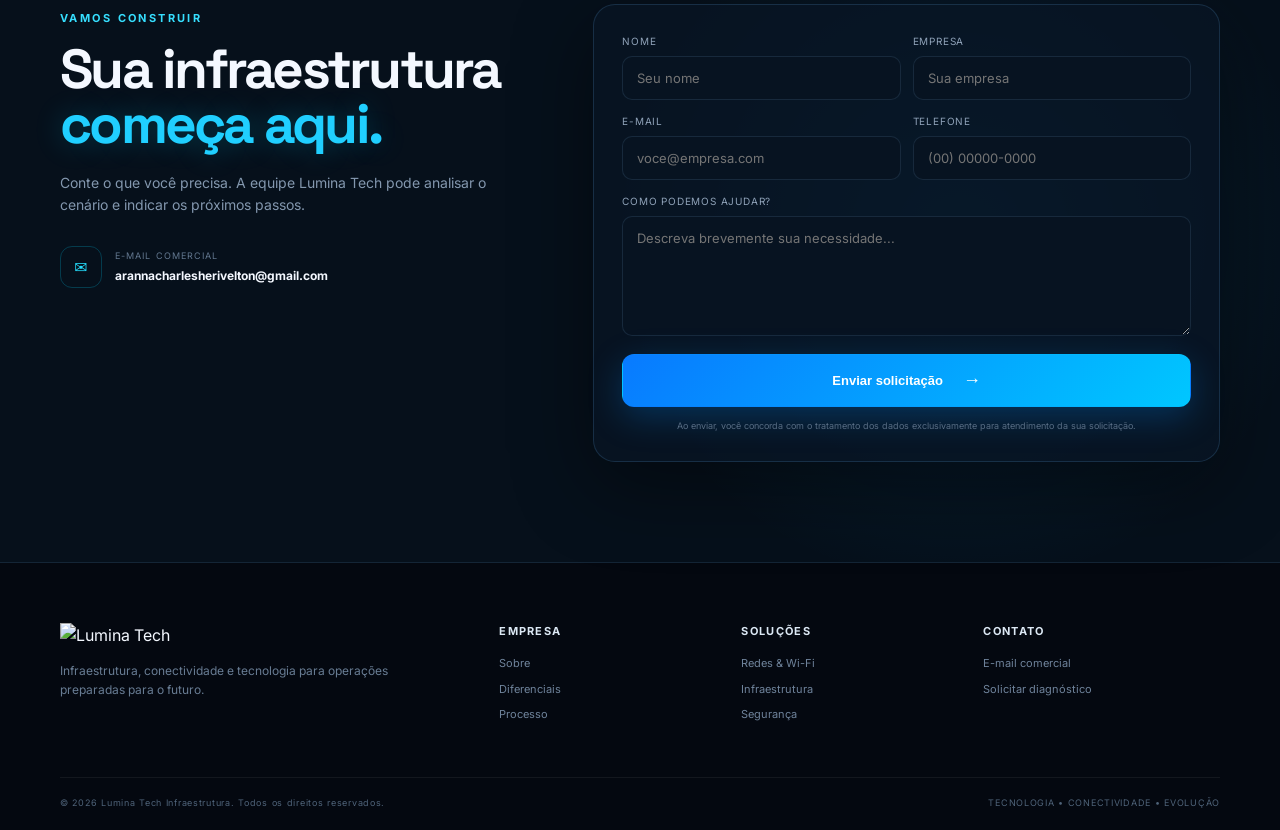
==== commit 87908f08: "Add files via upload" ====
--- a/index.html
+++ b/index.html
@@ -7,7 +7,7 @@
   <meta name="description" content="Lumina Tech Infraestrutura — redes, infraestrutura de TI, Wi-Fi corporativo, servidores, segurança e soluções tecnológicas.">
   <meta name="keywords" content="infraestrutura de TI, redes, Wi-Fi, cabeamento estruturado, servidores, segurança, cibersegurança, Lumina Tech">
   <title>Lumina Tech Infraestrutura | Tecnologia que sustenta o seu negócio</title>
-  <link rel="icon" href="assets/logo-lumina-tech.png">
+  <link rel="icon" type="image/png" href="./assets/logo-mark.png">
   <link rel="preconnect" href="https://fonts.googleapis.com">
   <link rel="preconnect" href="https://fonts.gstatic.com" crossorigin>
   <link href="https://fonts.googleapis.com/css2?family=Inter:wght@400;500;600;700;800&family=Space+Grotesk:wght@500;600;700&display=swap" rel="stylesheet">
@@ -18,7 +18,7 @@
   <header class="site-header" id="top">
     <div class="container nav-wrap">
       <a class="brand" href="#top" aria-label="Lumina Tech Infraestrutura">
-        <span class="brand-mark"><img src="assets/logo-lumina-tech.png" alt="Logo Lumina Tech Infraestrutura"></span>
+        <span class="brand-mark"><img src="./assets/logo-mark.png" alt="Logo Lumina Tech Infraestrutura"></span>
         <span class="brand-name"><strong>LUMINA</strong><small>TECH INFRAESTRUTURA</small></span>
       </a>
       <button class="menu-toggle" aria-label="Abrir menu" aria-expanded="false"><span></span><span></span><span></span></button>
@@ -53,7 +53,7 @@
         <div class="hero-visual reveal">
           <div class="orbital"></div>
           <div class="hero-logo-card">
-            <img src="assets/logo-lumina-tech.png" alt="Lumina Tech Infraestrutura">
+            <img src="./assets/logo-lumina-tech.png" alt="Lumina Tech Infraestrutura">
           </div>
           <div class="floating-card fc-one"><span class="pulse"></span><b>Infraestrutura</b><small>Alta disponibilidade</small></div>
           <div class="floating-card fc-two"><span class="icon">⌁</span><b>Conectividade</b><small>Performance e cobertura</small></div>
@@ -154,7 +154,7 @@
 
     <section class="section about" id="sobre">
       <div class="container about-card reveal">
-        <div class="about-logo"><img src="assets/logo-lumina-tech.png" alt="Lumina Tech"></div>
+        <div class="about-logo"><img src="./assets/logo-lumina-tech.png" alt="Lumina Tech"></div>
         <div><span class="kicker">LUMINA TECH INFRAESTRUTURA</span><h2>Conectando sua operação ao futuro.</h2><p>A Lumina Tech nasce com uma proposta simples: transformar infraestrutura tecnológica em uma base confiável para pessoas, empresas e projetos. Unimos conectividade, infraestrutura, segurança e inovação em soluções práticas e escaláveis.</p><div class="tag-row"><span>Infraestrutura</span><span>Redes</span><span>Segurança</span><span>IA</span><span>Automação</span></div></div>
       </div>
     </section>
@@ -179,7 +179,7 @@
 
   <footer>
     <div class="container footer-grid">
-      <div><a class="footer-brand" href="#top"><img src="assets/logo-lumina-tech.png" alt="Lumina Tech"></a><p>Infraestrutura, conectividade e tecnologia para operações preparadas para o futuro.</p></div>
+      <div><a class="footer-brand" href="#top"><img src="./assets/logo-lumina-tech.png" alt="Lumina Tech"></a><p>Infraestrutura, conectividade e tecnologia para operações preparadas para o futuro.</p></div>
       <div><h4>Empresa</h4><a href="#sobre">Sobre</a><a href="#diferenciais">Diferenciais</a><a href="#processo">Processo</a></div>
       <div><h4>Soluções</h4><a href="#solucoes">Redes &amp; Wi-Fi</a><a href="#solucoes">Infraestrutura</a><a href="#solucoes">Segurança</a></div>
       <div><h4>Contato</h4><a href="mailto:arannacharlesherivelton@gmail.com">E-mail comercial</a><a href="#contato">Solicitar diagnóstico</a></div>
--- a/style.css
+++ b/style.css
@@ -10,7 +10,7 @@
 .noise{position:fixed;inset:0;opacity:.025;pointer-events:none;z-index:20;background-image:url("data:image/svg+xml,%3Csvg viewBox='0 0 160 160' xmlns='http://www.w3.org/2000/svg'%3E%3Cfilter id='n'%3E%3CfeTurbulence type='fractalNoise' baseFrequency='.9' numOctaves='4' stitchTiles='stitch'/%3E%3C/filter%3E%3Crect width='100%25' height='100%25' filter='url(%23n)' opacity='.5'/%3E%3C/svg%3E")}
 a{color:inherit;text-decoration:none}.container{width:min(1160px,calc(100% - 40px));margin:auto}
 .site-header{position:fixed;top:0;left:0;right:0;z-index:50;background:rgba(5,9,18,.72);backdrop-filter:blur(18px);border-bottom:1px solid rgba(255,255,255,.06)}
-.nav-wrap{height:82px;display:flex;align-items:center;justify-content:space-between}.brand{display:flex;align-items:center;gap:11px}.brand-mark{width:45px;height:45px;overflow:hidden;border-radius:12px}.brand-mark img{width:100%;height:100%;object-fit:cover;object-position:center top}.brand-name{display:flex;flex-direction:column;font-family:"Space Grotesk"}.brand-name strong{font-size:17px;letter-spacing:.12em}.brand-name small{font-size:7px;color:#8fa5bd;letter-spacing:.18em}.main-nav{display:flex;align-items:center;gap:30px;font-size:13px;color:#b6c4d5}.main-nav a{transition:.25s}.main-nav a:hover{color:#fff}.nav-cta{padding:11px 18px;border:1px solid rgba(0,217,255,.35);border-radius:99px;color:#e9fbff!important;background:rgba(0,217,255,.05)}.menu-toggle{display:none;background:none;border:0;color:#fff}
+.nav-wrap{height:82px;display:flex;align-items:center;justify-content:space-between}.brand{display:flex;align-items:center;gap:11px}.brand-mark{width:45px;height:45px;overflow:hidden;border-radius:12px}.brand-mark img{width:100%;height:100%;object-fit:contain;object-position:center;display:block}.brand-name{display:flex;flex-direction:column;font-family:"Space Grotesk"}.brand-name strong{font-size:17px;letter-spacing:.12em}.brand-name small{font-size:7px;color:#8fa5bd;letter-spacing:.18em}.main-nav{display:flex;align-items:center;gap:30px;font-size:13px;color:#b6c4d5}.main-nav a{transition:.25s}.main-nav a:hover{color:#fff}.nav-cta{padding:11px 18px;border:1px solid rgba(0,217,255,.35);border-radius:99px;color:#e9fbff!important;background:rgba(0,217,255,.05)}.menu-toggle{display:none;background:none;border:0;color:#fff}
 .hero{min-height:850px;position:relative;padding-top:82px;overflow:hidden;background:linear-gradient(180deg,#07101e 0%,#050912 80%)}.hero-grid{position:absolute;inset:0;opacity:.22;background-image:linear-gradient(rgba(0,157,255,.09) 1px,transparent 1px),linear-gradient(90deg,rgba(0,157,255,.09) 1px,transparent 1px);background-size:70px 70px;mask-image:linear-gradient(to bottom,black,transparent 75%)}.hero-inner{min-height:768px;display:grid;grid-template-columns:1.02fr .98fr;align-items:center;gap:20px;position:relative}.hero-copy{padding-top:40px}.eyebrow,.kicker{font-size:11px;font-weight:700;letter-spacing:.22em;color:#36dfff}.eyebrow{display:flex;align-items:center;gap:10px}.eyebrow span{width:28px;height:1px;background:var(--cyan);box-shadow:0 0 14px var(--cyan)}h1,h2,h3,.brand-name{font-family:"Space Grotesk",sans-serif}h1{font-size:clamp(48px,6vw,78px);line-height:.98;letter-spacing:-.055em;margin:22px 0}.hero h1 em,h2 span{font-style:normal;color:#20cfff;text-shadow:0 0 28px rgba(0,217,255,.25)}.hero-lead{max-width:630px;font-size:17px;color:#a6b7ca;line-height:1.8}.hero-actions{display:flex;gap:13px;margin-top:32px}.btn{display:inline-flex;align-items:center;justify-content:center;gap:20px;padding:15px 22px;border-radius:12px;font-weight:700;font-size:13px;border:1px solid transparent;cursor:pointer;transition:.25s}.btn span{font-size:18px}.btn-primary{background:linear-gradient(135deg,#087aff,#00c7ff);box-shadow:0 10px 34px rgba(0,143,255,.25);color:#fff}.btn-primary:hover{transform:translateY(-2px);box-shadow:0 16px 42px rgba(0,173,255,.34)}.btn-ghost{border-color:rgba(255,255,255,.13);background:rgba(255,255,255,.025);color:#dce8f5}.btn-ghost:hover{background:rgba(255,255,255,.06)}.hero-proof{display:flex;gap:28px;margin-top:54px}.hero-proof div{display:flex;gap:10px;align-items:center}.hero-proof strong{font:700 22px "Space Grotesk";color:#25cfff}.hero-proof span{font-size:10px;text-transform:uppercase;letter-spacing:.12em;color:#778aa1;line-height:1.3}.hero-visual{height:610px;position:relative;display:flex;align-items:center;justify-content:center}.hero-logo-card{width:min(510px,80%);aspect-ratio:1.15;border-radius:36px;background:radial-gradient(circle at 50% 42%,rgba(0,205,255,.13),transparent 47%),rgba(9,20,34,.68);border:1px solid rgba(72,180,255,.18);box-shadow:0 0 80px rgba(0,149,255,.12),inset 0 0 60px rgba(0,149,255,.04);display:flex;align-items:center;justify-content:center;overflow:hidden;transform:perspective(1000px) rotateY(-8deg)}.hero-logo-card img{width:110%;max-width:none;filter:drop-shadow(0 0 25px rgba(0,176,255,.3))}.orbital{position:absolute;width:590px;height:590px;border:1px solid rgba(0,203,255,.11);border-radius:50%;transform:rotate(22deg) skewX(-18deg);box-shadow:0 0 80px rgba(0,150,255,.07)}.floating-card{position:absolute;display:flex;flex-direction:column;gap:2px;padding:13px 17px;background:rgba(7,16,29,.82);backdrop-filter:blur(12px);border:1px solid rgba(82,182,255,.18);border-radius:14px;box-shadow:var(--shadow);font-size:11px}.floating-card b{font-size:12px}.floating-card small{color:#70849d}.fc-one{left:3%;top:20%}.fc-two{right:0;top:38%}.fc-three{left:10%;bottom:17%}.pulse{width:7px;height:7px;background:#00e0ff;border-radius:50%;box-shadow:0 0 14px #00e0ff;margin-bottom:4px}.icon{color:#00d9ff;font-size:19px}.hero-bottom-line{position:absolute;bottom:0;left:0;right:0;height:1px;background:linear-gradient(90deg,transparent,#00d9ff,transparent);opacity:.5}
 .trust-strip{border-top:1px solid var(--line);border-bottom:1px solid var(--line);background:#07111d}.trust-inner{height:72px;display:flex;align-items:center;justify-content:center;gap:20px;color:#70839b;font-size:10px;letter-spacing:.15em}.trust-inner strong{font-size:11px;color:#d8e6f4}.trust-inner i{width:4px;height:4px;border-radius:50%;background:#00d9ff}
 .section{padding:120px 0}.section-head{display:flex;justify-content:space-between;align-items:end;gap:50px;margin-bottom:52px}.section-head>p{max-width:420px;color:#8295ac;font-size:14px}.section-head h2,.center h2{font-size:46px;line-height:1.06;letter-spacing:-.04em;margin-top:10px}.service-grid{display:grid;grid-template-columns:repeat(3,1fr);gap:15px}.service-card{min-height:285px;padding:28px;background:linear-gradient(145deg,rgba(13,29,47,.78),rgba(7,16,28,.9));border:1px solid var(--line);border-radius:20px;position:relative;overflow:hidden;transition:.3s}.service-card:before{content:"";position:absolute;inset:-60%;background:radial-gradient(circle,rgba(0,188,255,.09),transparent 38%);opacity:0;transition:.3s}.service-card:hover{transform:translateY(-6px);border-color:rgba(0,210,255,.34)}.service-card:hover:before{opacity:1}.service-card.featured{background:linear-gradient(145deg,rgba(8,57,90,.8),rgba(7,19,33,.95));border-color:rgba(0,213,255,.35)}.service-icon{width:47px;height:47px;border-radius:14px;display:grid;place-items:center;background:rgba(0,197,255,.08);border:1px solid rgba(0,197,255,.2);color:#21d9ff;font-weight:700;font-size:20px;margin-bottom:36px}.service-card>span{position:absolute;right:25px;top:30px;font-size:10px;color:#536980;letter-spacing:.1em}.service-card h3{font-size:21px;margin-bottom:10px}.service-card p{color:#7f93aa;font-size:13px;line-height:1.65}.service-card a{display:inline-block;margin-top:20px;font-size:11px;color:#2edaff;font-weight:700;letter-spacing:.08em}.metrics{padding:48px 0;background:#07111d;border-top:1px solid var(--line);border-bottom:1px solid var(--line)}.metrics-grid{display:grid;grid-template-columns:repeat(4,1fr);text-align:center}.metrics-grid div+div{border-left:1px solid var(--line)}.metrics-grid strong{display:block;font:700 37px "Space Grotesk";color:#e9f8ff}.metrics-grid span{font-size:10px;text-transform:uppercase;letter-spacing:.13em;color:#71849b}
